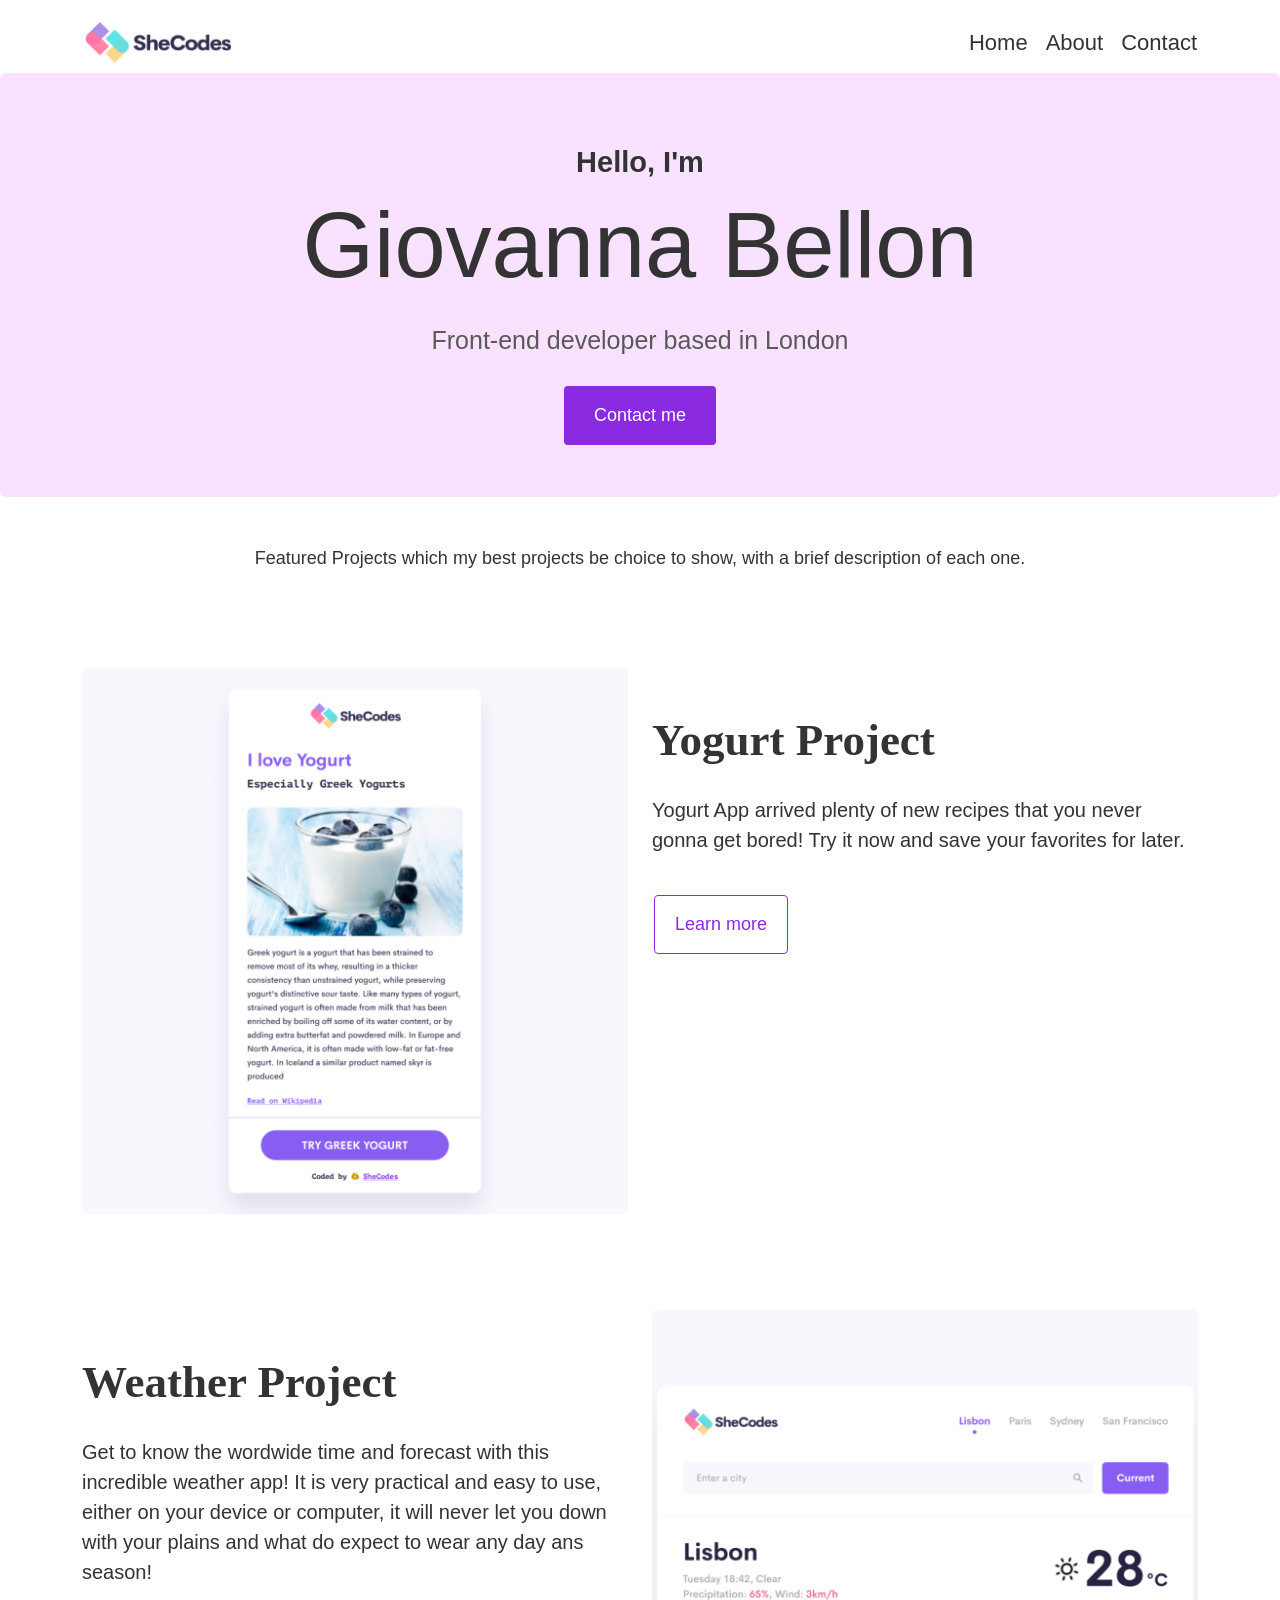
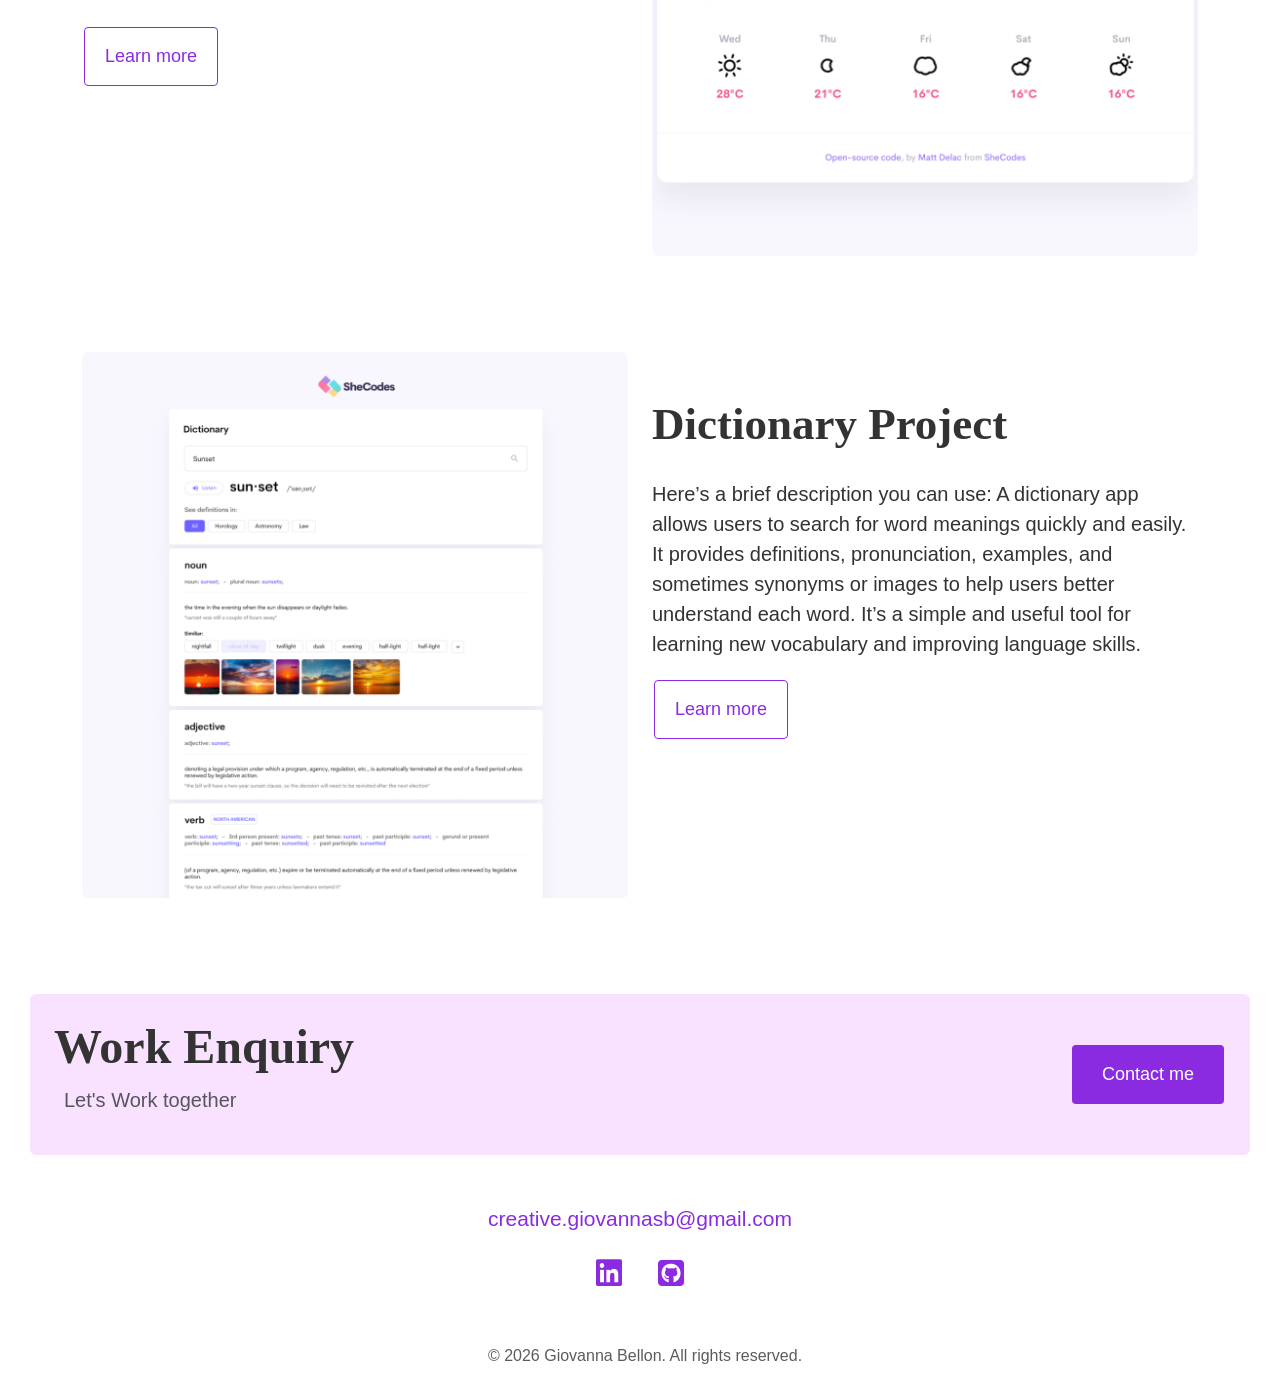
==== index.html @ 811e0e33 "add contact link to footer" ====
<!DOCTYPE html>
<html lang="en">
<head>
    <link href="https://cdn.jsdelivr.net/npm/bootstrap@5.3.8/dist/css/bootstrap.min.css" 
    rel="stylesheet" integrity="sha384-sRIl4kxILFvY47J16cr9ZwB07vP4J8+LH7qKQnuqkuIAvNWLzeN8tE5YBujZqJLB" 
    crossorigin="anonymous">
    <meta charset="UTF-8">
    <meta name="viewport" content="width=device-width, initial-scale=1.0">
    <title>Front-end developer Giovanna Bellon Portifolio</title>
     <meta name="description" content="Giovanna Bellon is a Front-End Developer based in London. Explore her portfolio of web projects.">
    <meta name="author" content="Giovanna Bellon">

    <link rel="stylesheet" href="css/style.css" />
    <link rel="stylesheet" href="https://cdnjs.cloudflare.com/ajax/libs/font-awesome/6.5.0/css/all.min.css">


</head>
<body>
<nav class="navbar custom-navbar w-100">
  <div class="container">
    <img src="images/shecode.png" class="logo d-none d-md-block" alt="Shecodes logo" />
     <img src="images/smallogo.jpg" class="small-logo d-block d-md-none" alt="Shecodes logo" />
    <div class="d-flex">
      <a class="nav-link me-3" href="index.html" target="_blank" title="Giovanna's page">Home</a>
      <a class="nav-link me-3" href="about.html" target="_blank" title="Giovanna's work">About</a>
      <a class="nav-link" href="contact.html" target="_blank" title="Giovanna's contact">Contact</a>
    </div>
  </div>
</nav>
   
   <div class="container-header  mt-5 p-5 rounded">
<h4 class="mt-4"> Hello, I'm </h4>
    <h1>Giovanna Bellon</h1>
</ br>
    <h3 class="p-3 mt-2 ">Front-end developer based in London</h3>

</ br>

    <a href="contact.html" class="btn btn-branding">Contact me</a>
   
</div> 
<p class="p-feature mt-5 mb-5">
    Featured Projects which my best projects be choice to show, with a brief description of each one.
</p>

 <div class="container">
      <div class="row">
        <div class="col col-lg-6 d-none d-lg-block">
          <img
            src="images/yog-image.png"
            alt="Yogurt App"
            class="img-fluid rounded mt-5 mb-5"
          />
        </div>
        <div class="col col-lg-6">
          <div class="project-description">
            <h2 class="yogurt mb-5 mt-5">Yogurt Project</h2>

            <p class="paragraph">
              Yogurt App arrived plenty of new recipes that you never gonna get
              bored! Try it now and save your favorites for later.
            </p>
            <a href="work.html" class="btn btn-yogurt mt-4">Learn more</a>
          </div>
        </div>
      </div>
      <div class="row">
        <div class="col col-lg-6">
          <div class="project-description">
            <h2 class="weather mt-5 mb-5">Weather Project</h2>

            <p class="paragraph">
              Get to know the wordwide time and forecast with this incredible
              weather app! It is very practical and easy to use, either on your
              device or computer, it will never let you down with your plains
              and what do expect to wear any day ans season!
            </p>
            <a href="work.html" class="btn btn-yogurt mt-4">Learn more</a>
          </div>
        </div>

        <div class="col col-lg-6 d-none d-lg-block">
          <img
            src="images/weather.png"
            alt="Weather App"
            class="img-fluid rounded mt-5 mb-5"
          />
        </div>
      </div>
      <div class="row">
        <div class="col col-lg-6 d-none d-lg-block">
          <img
            src="images/dictionary-image.png"
            alt="Dictionary App"
            class="img-fluid rounded mt-5 size mb-5"
          />
        </div>

        <div class="col col-lg-6">
          <div class="project-description">
            <h2 class="dictionary mt-5 mb-5">Dictionary Project</h2>

            <p class="paragraph">
              Here’s a brief description you can use: A dictionary app allows
              users to search for word meanings quickly and easily. It provides
              definitions, pronunciation, examples, and sometimes synonyms or
              images to help users better understand each word. It’s a simple
              and useful tool for learning new vocabulary and improving language
              skills.
            </p>
            <a href="work.html" class="btn btn-yogurt">Learn more</a>
          </div>
        </div>
      </div>
    </div>
    <script
      src="https://cdn.jsdelivr.net/npm/bootstrap@5.3.8/dist/js/bootstrap.bundle.min.js"
      integrity="sha384-FKyoEForCGlyvwx9Hj09JcYn3nv7wiPVlz7YYwJrWVcXK/BmnVDxM+D2scQbITxI"
      crossorigin="anonymous"
    ></script>
  </body>
<footer>


<div class="contact-box d-flex justify-content-between align-items-center p-4 mt-5 rounded">
    <div>
    <h2 class="WE">Work Enquiry</h2>
    <p class="text-muted">Let's Work together</p>
</div>

<div>
<a href="contact.html" class="footer btn btn-branding">Contact me</a>
</div>

</div>

  <a href="mailto:creative.giovannasb@gmail.com" class="emailfooter d-flex justify-content-center mt-5">
    creative.giovannasb@gmail.com
  </a>

  <div class="social-icons d-flex justify-content-center gap-3 mt-3 mb-3">
    <a href="https://www.linkedin.com/in/giovanna-bellon-7aab44237/" class="social-link" target="_blank" rel="noopener noreferrer" title="Visit Giovanna Bellon's LinkedIn profile">
    <i class="fa-brands fa-linkedin"></i>
    </a>
    <a href="https://github.com/gisbcode" class="social-link" target="_blank" rel="noopener" title="Visit Giovanna Bellon's GitHub profile">
      <i class="fa-brands fa-square-github"></i>
    </a>
  </div>

  <p class="rights text-center mt-5 mb-3 text-muted">
    &copy; 2026 Giovanna Bellon. All rights reserved.
  </p>
</footer>
</html>
---- css/style.css ----
:root {
  --primary-color: #8a2be2;
  --secondary-color: #f9e2ff;
  --text-color: #333;
  --background-color: #ffffff;
  --font-family: "Gill Sans", "Gill Sans MT", Calibri, "Trebuchet MS", sans-serif;
  --second-font: "Playfair Display", serif
}

body {
  font-family: var(--font-family);
  background-color: var(--background-color); /* fixed: was --s-color */
  margin: 0;
  padding: 0;
}

.logo {
  max-width: 150px;
  text-align: left;
  margin-top: 0px;
  padding: 0px;
}

.small-logo {
  max-width: 45px;
  text-align: left;
  margin-top: 0px;
  padding: 0px;
}

.custom-navbar,
.logo,
.custom-navbar a {
  color: var(--text-color);
  font-size: 22px;
  padding: 1px;
  margin-bottom: -20px;
  margin-top: 10px;
}

.custom-navbar a:hover {
  color: var(--primary-color);
}

.container-header {
  background-color: var(--secondary-color);
  text-align: center;
  padding: 0px;
  margin: 0px;
}

h1 {
  color: var(--text-color);
  font-size: 92px;
  font-family: var(--font-family);
}

h2 {
  color: var(--text-color);
  font-weight: bold;
  font-size: 35px;
  font-family: var(--second-font);
  margin-bottom: 10px;
}

h3 {
  color: #595959;
  font-size: 25px;
  font-family: var(--font-family);
  margin-bottom: 10px;
}

h4 {
  color: var(--text-color);
  font-size: 29px;
  font-family: var(--font-family);
  margin-bottom: 10px;
  font-weight: bold;
}


.p-feature {
  color: var(--text-color);
  font-size: 18px;
  margin-bottom: 0px;
  margin-top: 30px;
  text-align: center;
}

.btn-branding {
  background-color: var(--primary-color);
  color: var(--background-color);
  border: none;
  padding: 16px 30px;
  text-align: center;
  text-decoration: none;
  font-size: 18px;
  margin: 4px 2px;
  cursor: pointer;
  border-radius: 4px;
}

.btn-branding:hover {
  background-color: var(--secondary-color);
  color: var(--primary-color);
  border: 1px solid var(--primary-color);
}

p {
  font-size: 20px;
  color: var(--text-color);
}

.btn-yogurt {
  background-color: var(--background-color);
  border: 1px solid var(--primary-color);
  color: var(--primary-color);
  padding: 15px 20px;
  text-align: center;
  text-decoration: none;
  display: inline-block;
  font-size: 18px;
  margin: 4px 2px;

  cursor: pointer;
  border-radius: 4px;
}

.btn-yogurt:hover {
  background-color: var(--primary-color);
  color: var(--background-color);
  border: none;
}

.btn {
  margin-top: 5px;
}

.yogurt,
.weather,
.dictionary {
  font-size: 45px;
  padding-top: 45px;
}

.paragraph {
  font-family: var(--font-family);
  margin-top: -20px;
}

.content-container {
  padding: 120px 10px;
  margin: 0 auto;
}

.content-container h1 {
  font-size: 60px;
}

.content-container h3 {
  font-size: 30px;
  margin-left: 10px;
}

.content-container p {
  font-size: 18px;
}

.profile-img {
  width: 450px;
  height: 450px;
  object-fit: cover;
  text-align: center;
}


.WE  {
  font-size: 48px;

}

footer p {
  font-size: 20px;
  margin-left: 10px;
  color: var(--text-color);
}

.contact-box {
    background-color: var(--secondary-color);
  display: flex;
  padding: 30px;
  margin: 30px;
  border-radius: 10px;
  margin-top: 20px;

}


.emailfooter {
  color: var(--primary-color);
  text-decoration: none;
  font-size: 21px;
}

.emailfooter:hover {
  text-decoration: underline;
}

.social-link {
  margin: 0 10px;
  color: var(--primary-color);
  font-size: 30px;
  transition: color 0.3s;
}

.social-link:hover {
  color: var(--text-color);
}

.rights {
  font-size: 16px;
  color: var(--text-color);
}




/* Tablet */
@media (max-width: 860px) {
  .custom-navbar,
  .logo,
  .custom-navbar a {
    font-size: 19px;
    padding: 1px;
    margin-bottom: -20px;
    margin-top: 10px;
  }


.logo {
  max-width: 150px;
  text-align: left;
  margin-top: 0px;
  margin-left: 11px;
  padding: 0px;
}

  .small-logo {
    max-width: 45px;
    margin-top: 0px;
    margin-left: -6px;
    margin-bottom: -20px;
    padding: 0px;
  }

  .container-header {
    background-color: var(--secondary-color);
    text-align: center;
    padding: 0px;
    margin: 0px;
  }

  .paragraph {
    text-align: center;
    font-size: 15px;
    margin-top: -20px;
  }

  .btn-yogurt {
    display: block;
    margin: 20px auto;
    width: fit-content;
  }

  body {
    text-align: center;
    margin-bottom: 10px;
  }

  img {
    display: block;
    margin: 0 auto 30px;
    max-width: 100%;
  }

  .btn-branding,
  .btn-yogurt {
    display: block;
    margin: 15px auto;
    width: fit-content;
  }

  h1 {
    font-size: 36px;
    text-align: center;
    margin-top: -30px;
  }

  h2 {
    font-size: 25px;
    text-align: center;
  }

  h3 {
    font-size: 20px;
    text-align: center;
  }

h4 {
  color: var(--text-color);
  font-size: 20px;
  font-family: var(--font-family);
  margin-bottom: 10px;
}

  p {
    font-size: 15px;
    text-align: center;
  }

  .p-feature {
    font-size: 15px;
    text-align: center;
    margin-bottom: 0px;
    margin-top: 20px;
  }

  .btn-branding {
    font-size: 14px;
    padding: 10px 15px;
    text-align: center;
  }

  .yogurt,
  .weather,
  .dictionary {
    font-size: 30px;
    padding-top: 0px;
  }

  .content-container {
    padding: 50px 20px;
  }

  .content-container h1 {
    font-size: 40px;
    padding-top: 35px;
  }

  .content-container h2 {
    font-size: 25px;
  }

  .content-container p {
    font-size: 14px;
  }

  .profile-img {
    width: 100%; /* fixed: was 850px */
    height: 300px;
    object-fit: cover;
  }



  
}

/* iPhone / small phones */
@media (max-width: 760px) {
  body {
    text-align: center;
  }

  h1 {
    font-size: 36px;
    text-align: center;
    margin-top: 0;
  }

  h2 {
    font-size: 22px;
    text-align: center;
  }

  h3 {
    font-size: 18px;
    text-align: center;
  }

  p {
    font-size: 14px;
    text-align: center;
  }

  .p-feature {
    font-size: 13px;
    margin-top: 15px;
  }

  .btn-branding,
  .btn-yogurt {
    display: block;
    margin: 10px auto;
    width: fit-content;
    font-size: 14px;
    padding: 10px 20px;
  }

  .content-container {
    padding: 30px 15px;
  }

  .content-container h1 {
    font-size: 32px;
    padding-top: 20px;
  }

  .content-container h3 {
    font-size: 18px;
  }

  .content-container p {
    font-size: 13px;
  }

  .profile-img {
    width: 100%;
    height: 250px;
    object-fit: cover;
  }

  .yogurt,
  .weather,
  .dictionary {
    font-size: 24px;
    padding-top: 0px;
  }

  .custom-navbar,
  .custom-navbar a {
    font-size: 16px;
    padding: 2px;
  }

  .WE  {
  font-size: 28px;

}
footer p {
  font-size: 16px;
  margin-left: 0px;
}

footer .btn-branding {
  font-size: 14px;
  padding: 10px 10px;
}
}
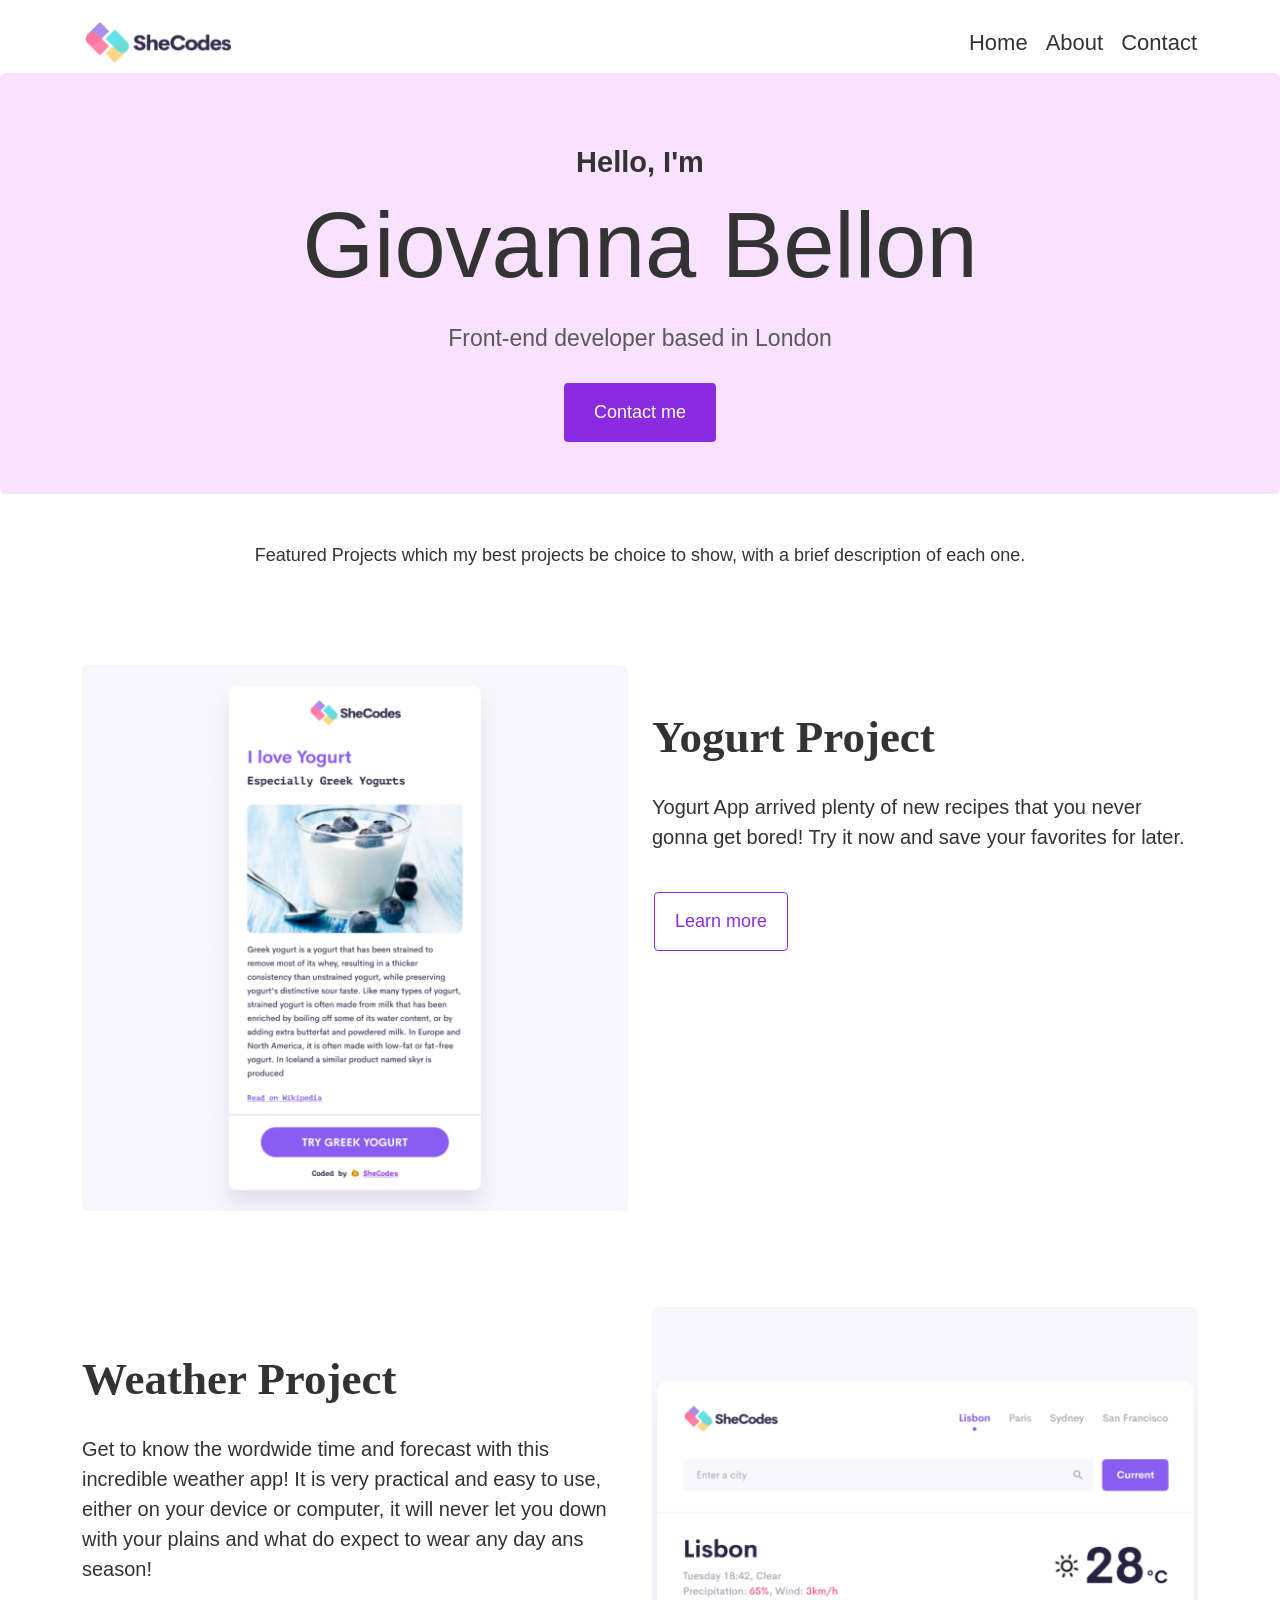
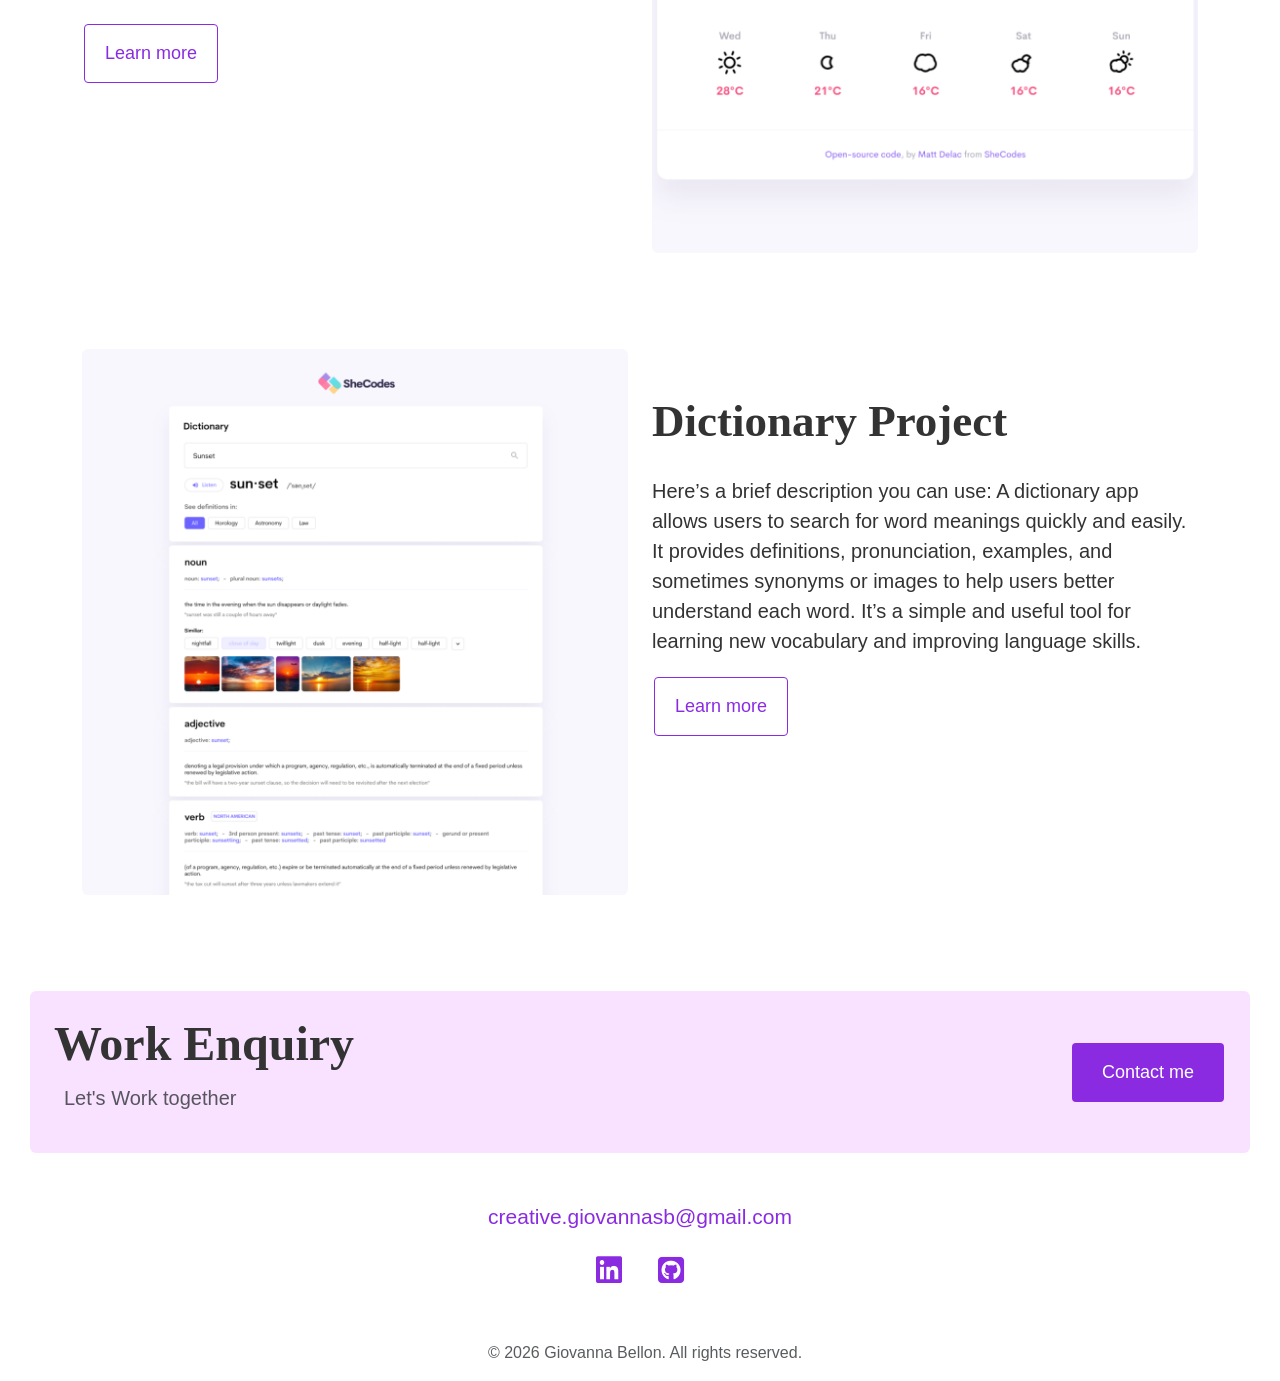
==== commit 15d3b9b7: "added portifolio github-link" ====
--- a/index.html
+++ b/index.html
@@ -119,8 +119,8 @@
       crossorigin="anonymous"
     ></script>
   </body>
+
 <footer>
-
 
 <div class="contact-box d-flex justify-content-between align-items-center p-4 mt-5 rounded">
     <div>
@@ -129,7 +129,7 @@
 </div>
 
 <div>
-<a href="contact.html" class="footer btn btn-branding">Contact me</a>
+<a href="contact.html" class="footer btn btn-branding" title="cobtact Giovanna">Contact me</a>
 </div>
 
 </div>
@@ -142,7 +142,7 @@
     <a href="https://www.linkedin.com/in/giovanna-bellon-7aab44237/" class="social-link" target="_blank" rel="noopener noreferrer" title="Visit Giovanna Bellon's LinkedIn profile">
     <i class="fa-brands fa-linkedin"></i>
     </a>
-    <a href="https://github.com/gisbcode" class="social-link" target="_blank" rel="noopener" title="Visit Giovanna Bellon's GitHub profile">
+    <a href="https://github.com/gisbcode/gio-portifolio" class="social-link" target="_blank" rel="noopener" title="Visit Giovanna Bellon's GitHub profile">
       <i class="fa-brands fa-square-github"></i>
     </a>
   </div>
--- a/css/style.css
+++ b/css/style.css
@@ -65,7 +65,7 @@
 
 h3 {
   color: #595959;
-  font-size: 25px;
+  font-size: 23px;
   font-family: var(--font-family);
   margin-bottom: 10px;
 }
@@ -166,6 +166,13 @@
   font-size: 18px;
 }
 
+.content-container h3 {
+  font-size: 22px;
+  margin: 50px;
+  
+
+}
+
 .profile-img {
   width: 450px;
   height: 450px;
@@ -222,7 +229,11 @@
   color: var(--text-color);
 }
 
-
+.about-content {
+  font-size: 10px;
+  margin: 40px;
+  padding: 20px;
+}
 
 
 /* Tablet */
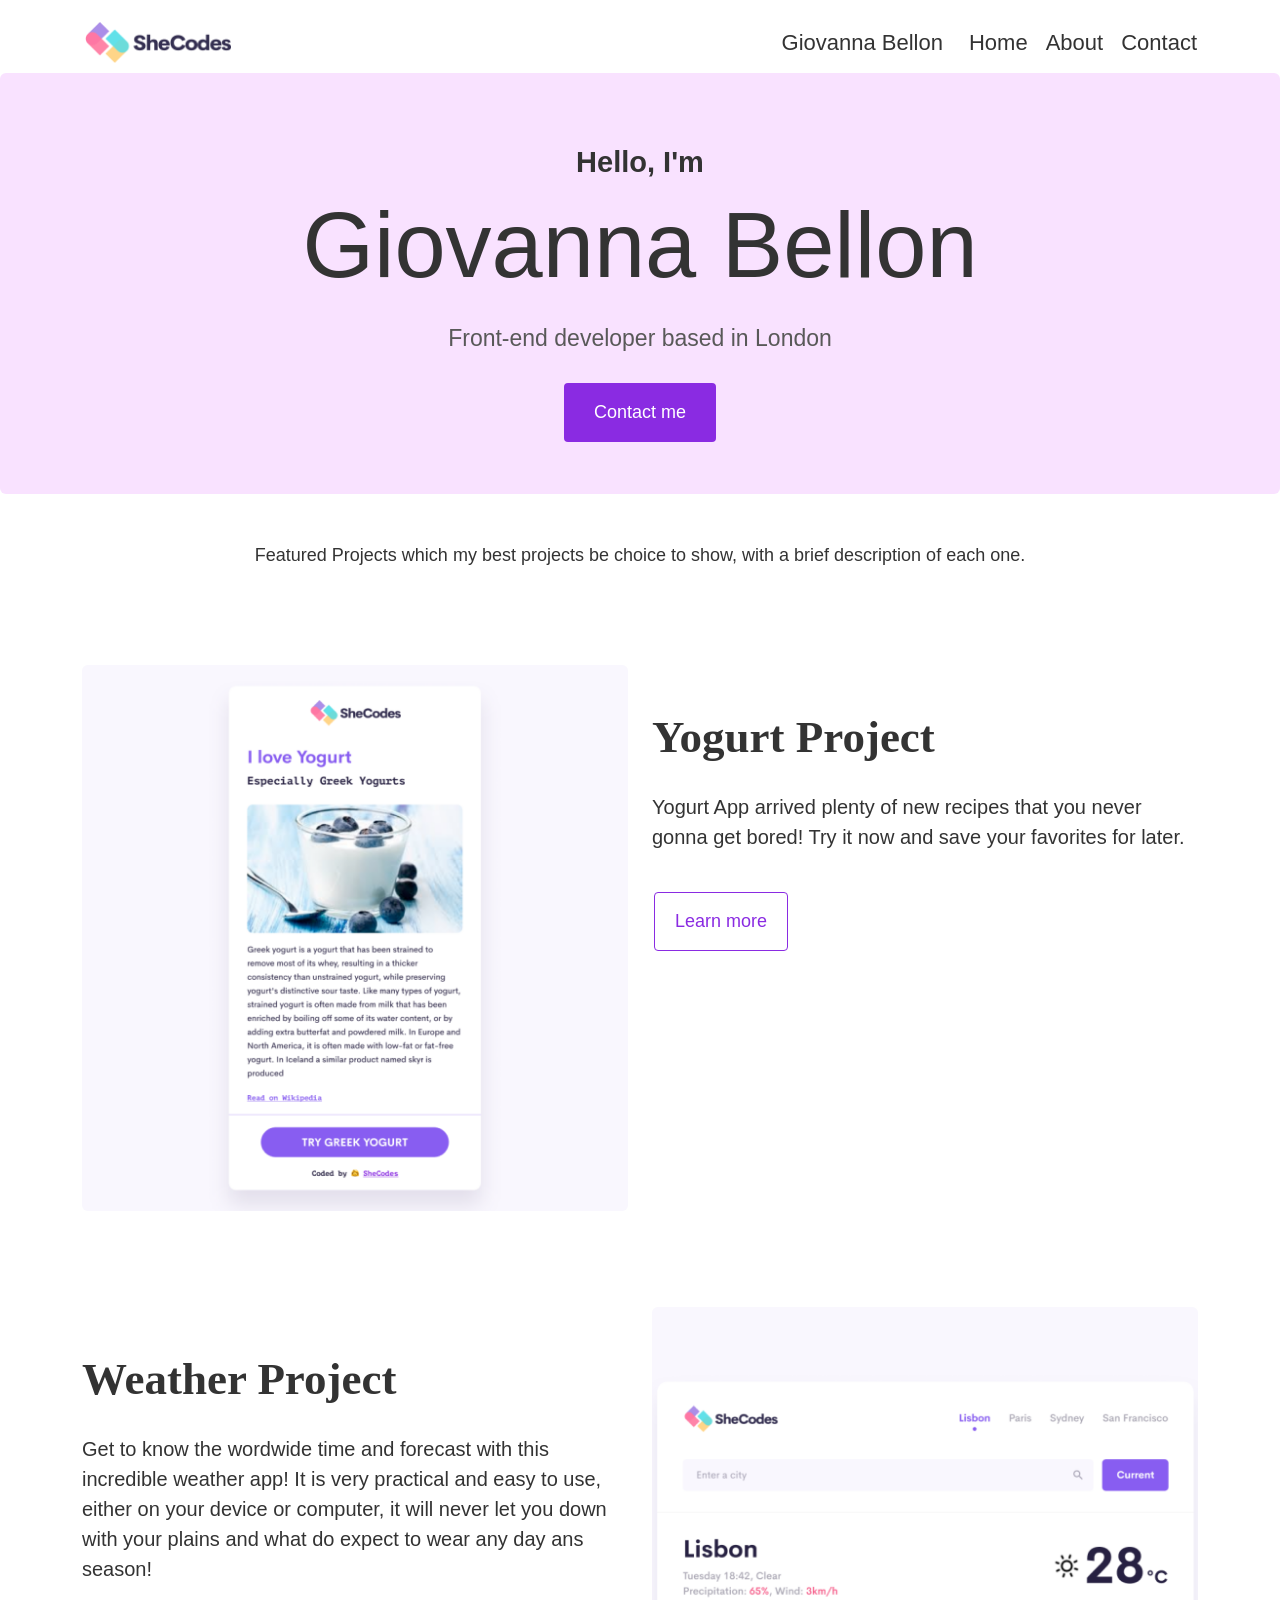
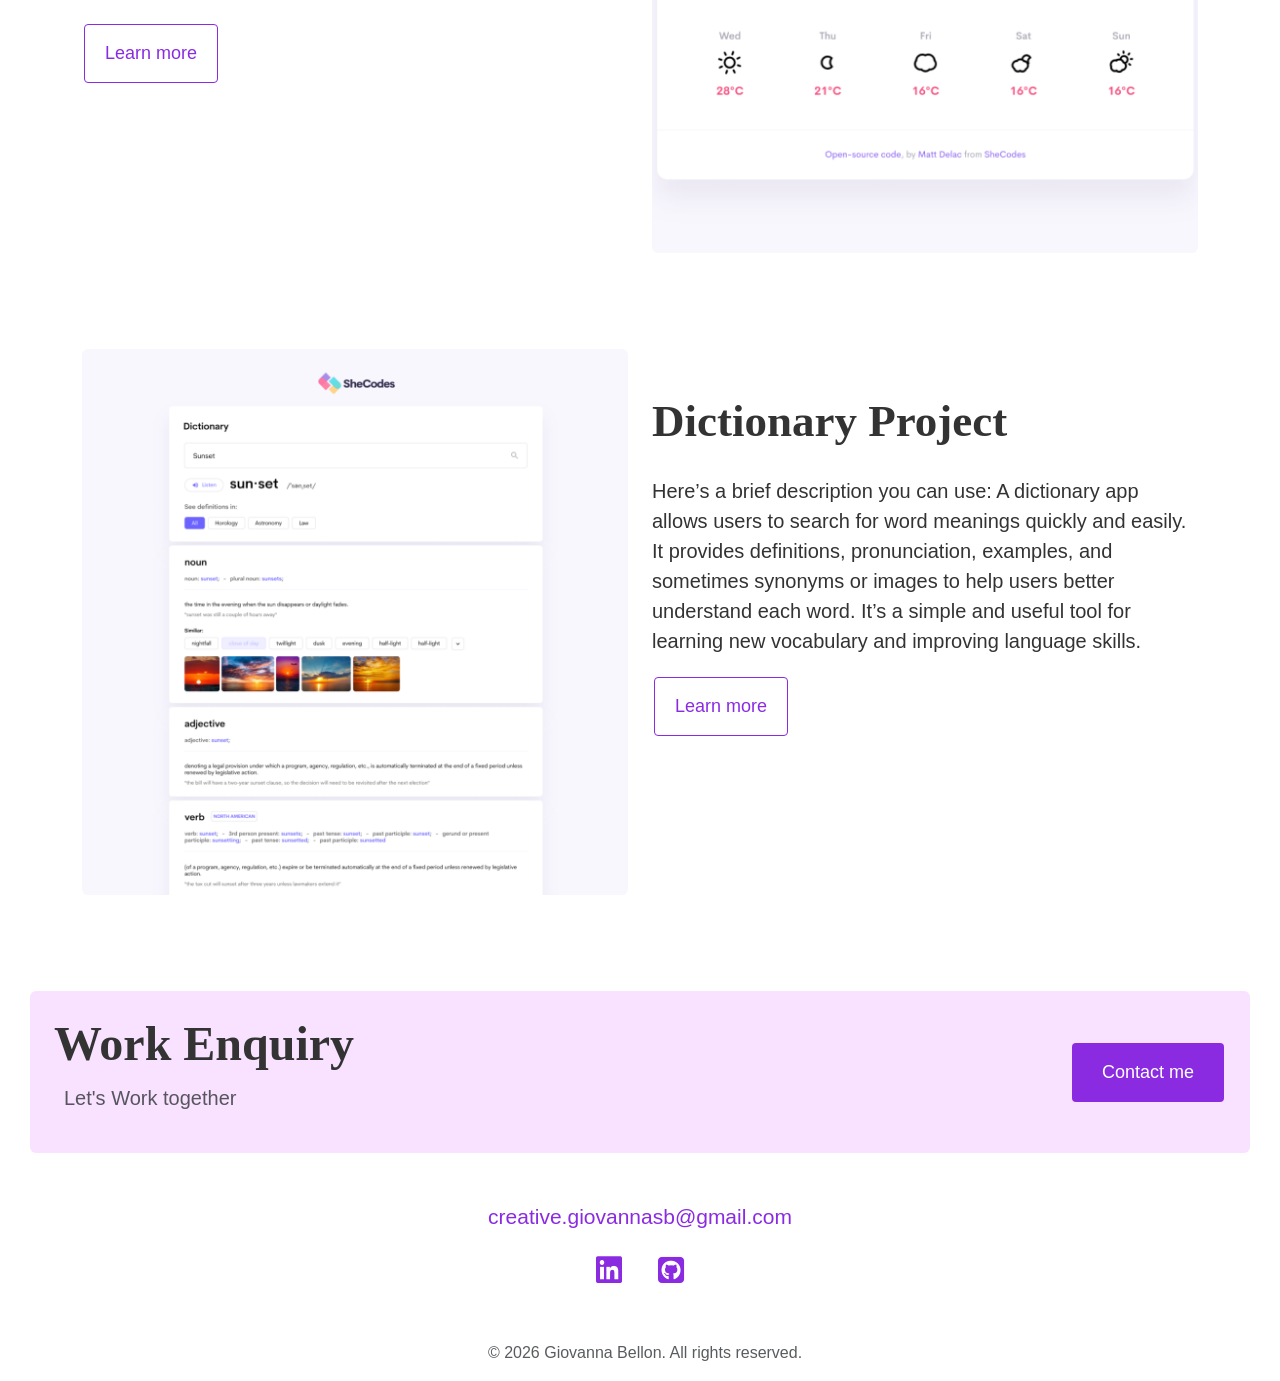
==== commit d95f2018: "take off the blank" ====
--- a/index.html
+++ b/index.html
@@ -21,9 +21,13 @@
     <img src="images/shecode.png" class="logo d-none d-md-block" alt="Shecodes logo" />
      <img src="images/smallogo.jpg" class="small-logo d-block d-md-none" alt="Shecodes logo" />
     <div class="d-flex">
-      <a class="nav-link me-3" href="index.html" target="_blank" title="Giovanna's page">Home</a>
-      <a class="nav-link me-3" href="about.html" target="_blank" title="Giovanna's work">About</a>
-      <a class="nav-link" href="contact.html" target="_blank" title="Giovanna's contact">Contact</a>
+         <a
+      class="navbar-brand me-4"
+      href="https://www.shecodes.io/graduates/174112-giovanna-bellon"
+    >Giovanna Bellon</a>
+      <a class="nav-link me-3" href="index.html" title="Giovanna's page">Home</a>
+      <a class="nav-link me-3" href="about.html" title="Giovanna's work">About</a>
+      <a class="nav-link" href="contact.html" title="Giovanna's contact">Contact</a>
     </div>
   </div>
 </nav>
--- a/css/style.css
+++ b/css/style.css
@@ -325,7 +325,7 @@
 }
 
   p {
-    font-size: 15px;
+    font-size: 16px;
     text-align: center;
   }
 
@@ -363,7 +363,7 @@
   }
 
   .content-container p {
-    font-size: 14px;
+    font-size: 15px;
   }
 
   .profile-img {
@@ -371,7 +371,6 @@
     height: 300px;
     object-fit: cover;
   }
-
 
 
   
@@ -432,7 +431,7 @@
   }
 
   .content-container p {
-    font-size: 13px;
+    font-size: 16px;
   }
 
   .profile-img {
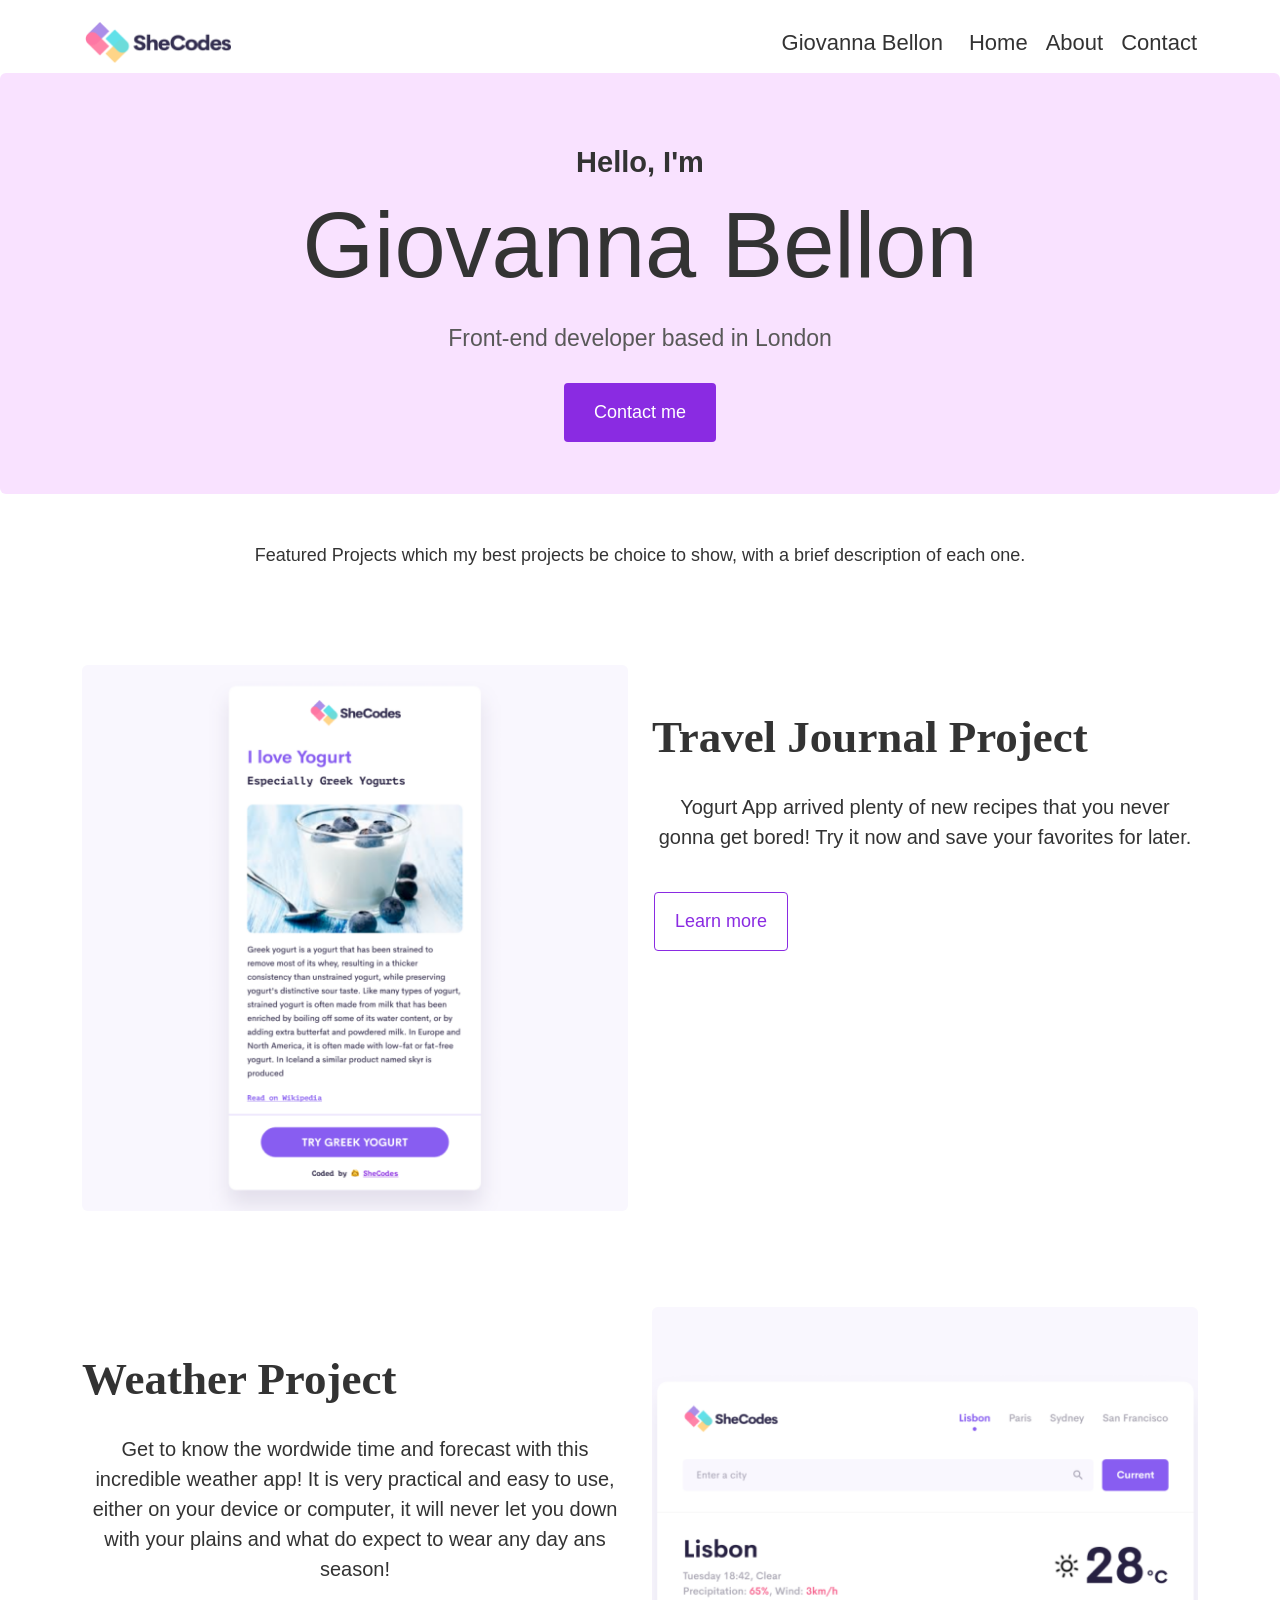
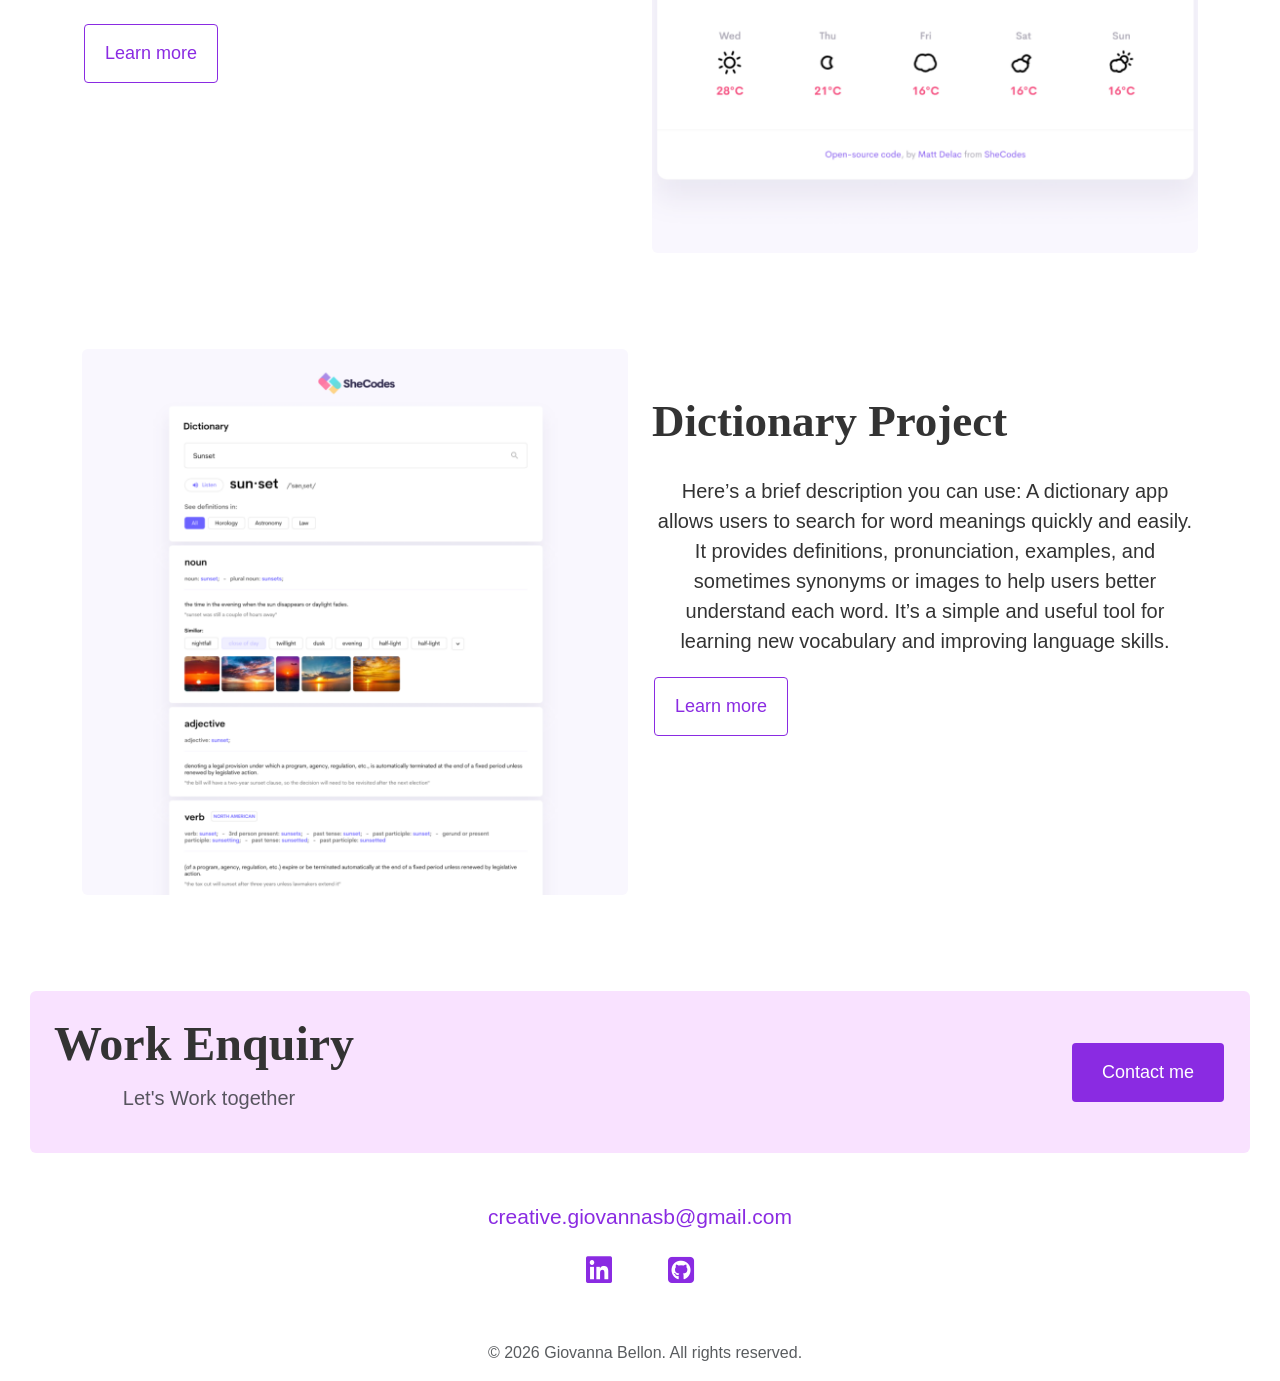
==== commit 207e9d3e: "Adjust Css" ====
--- a/index.html
+++ b/index.html
@@ -58,7 +58,7 @@
         </div>
         <div class="col col-lg-6">
           <div class="project-description">
-            <h2 class="yogurt mb-5 mt-5">Yogurt Project</h2>
+            <h2 class="yogurt mb-5 mt-5">Travel Journal Project</h2>
 
             <p class="paragraph">
               Yogurt App arrived plenty of new recipes that you never gonna get
--- a/css/style.css
+++ b/css/style.css
@@ -107,6 +107,7 @@
 }
 
 p {
+  text-align: center;
   font-size: 20px;
   color: var(--text-color);
 }
@@ -214,7 +215,7 @@
 }
 
 .social-link {
-  margin: 0 10px;
+  margin: 0 20px;
   color: var(--primary-color);
   font-size: 30px;
   transition: color 0.3s;
@@ -231,10 +232,15 @@
 
 .about-content {
   font-size: 10px;
-  margin: 40px;
-  padding: 20px;
-}
-
+  margin: 70px;
+  padding: 30px;
+}
+ a.about-links {
+  color: var(--primary-color);
+  text-decoration: none;
+  font-size: 22px;
+  display: block;
+  margin: 0 auto;
 
 /* Tablet */
 @media (max-width: 860px) {
@@ -277,11 +283,7 @@
     margin-top: -20px;
   }
 
-  .btn-yogurt {
-    display: block;
-    margin: 20px auto;
-    width: fit-content;
-  }
+ 
 
   body {
     text-align: center;
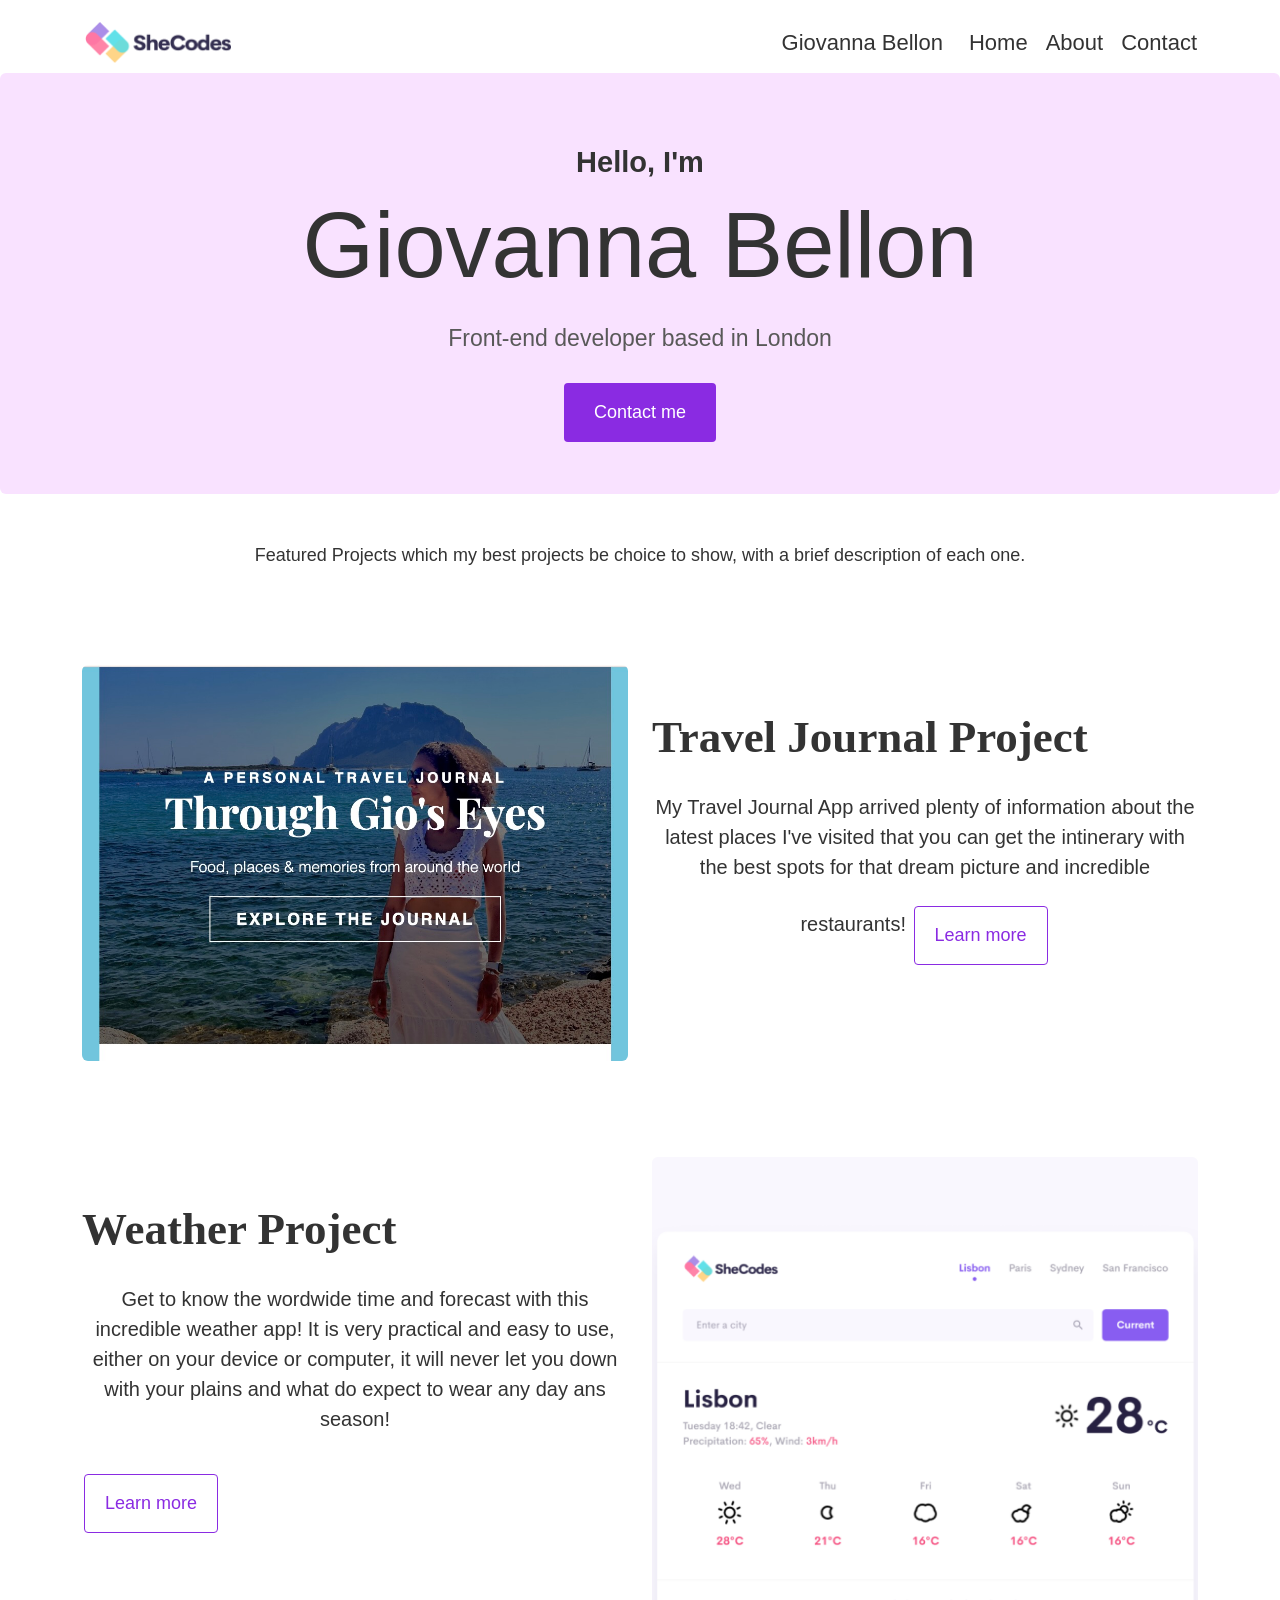
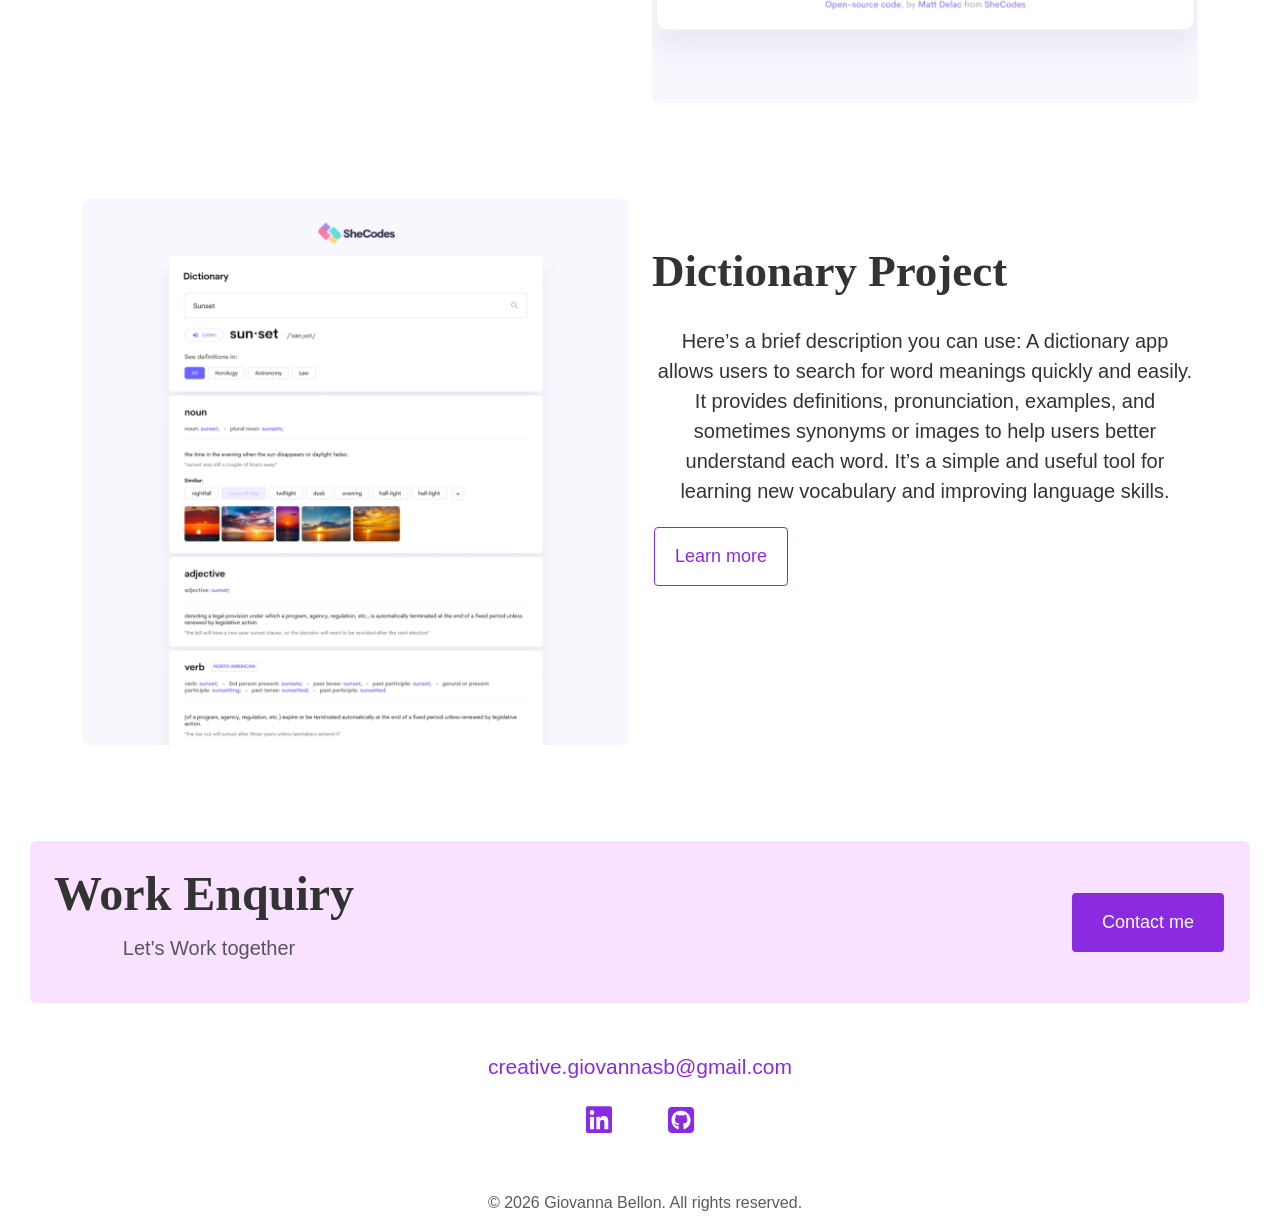
==== commit 4dc3c49e: "fixing" ====
--- a/index.html
+++ b/index.html
@@ -51,7 +51,7 @@
       <div class="row">
         <div class="col col-lg-6 d-none d-lg-block">
           <img
-            src="images/yog-image.png"
+            src="images/journal.jpg"
             alt="Yogurt App"
             class="img-fluid rounded mt-5 mb-5"
           />
@@ -61,10 +61,10 @@
             <h2 class="yogurt mb-5 mt-5">Travel Journal Project</h2>
 
             <p class="paragraph">
-              Yogurt App arrived plenty of new recipes that you never gonna get
-              bored! Try it now and save your favorites for later.
-            </p>
-            <a href="work.html" class="btn btn-yogurt mt-4">Learn more</a>
+              My Travel Journal App arrived plenty of information about the latest places I've visited that 
+              you can get the intinerary with the best spots for that dream picture and incredible restaurants!
+  
+            <a href="work.html" class="btn btn-yogurt mt-4 ">Learn more</a>
           </div>
         </div>
       </div>
@@ -79,7 +79,7 @@
               device or computer, it will never let you down with your plains
               and what do expect to wear any day ans season!
             </p>
-            <a href="work.html" class="btn btn-yogurt mt-4">Learn more</a>
+            <a href="work.html" class="btn btn-yogurt mt-4 ">Learn more</a>
           </div>
         </div>
 
--- a/css/style.css
+++ b/css/style.css
@@ -155,7 +155,7 @@
 }
 
 .content-container h1 {
-  font-size: 60px;
+  font-size: 55px;
 }
 
 .content-container h3 {
@@ -240,7 +240,6 @@
   text-decoration: none;
   font-size: 22px;
   display: block;
-  margin: 0 auto;
 
 /* Tablet */
 @media (max-width: 860px) {
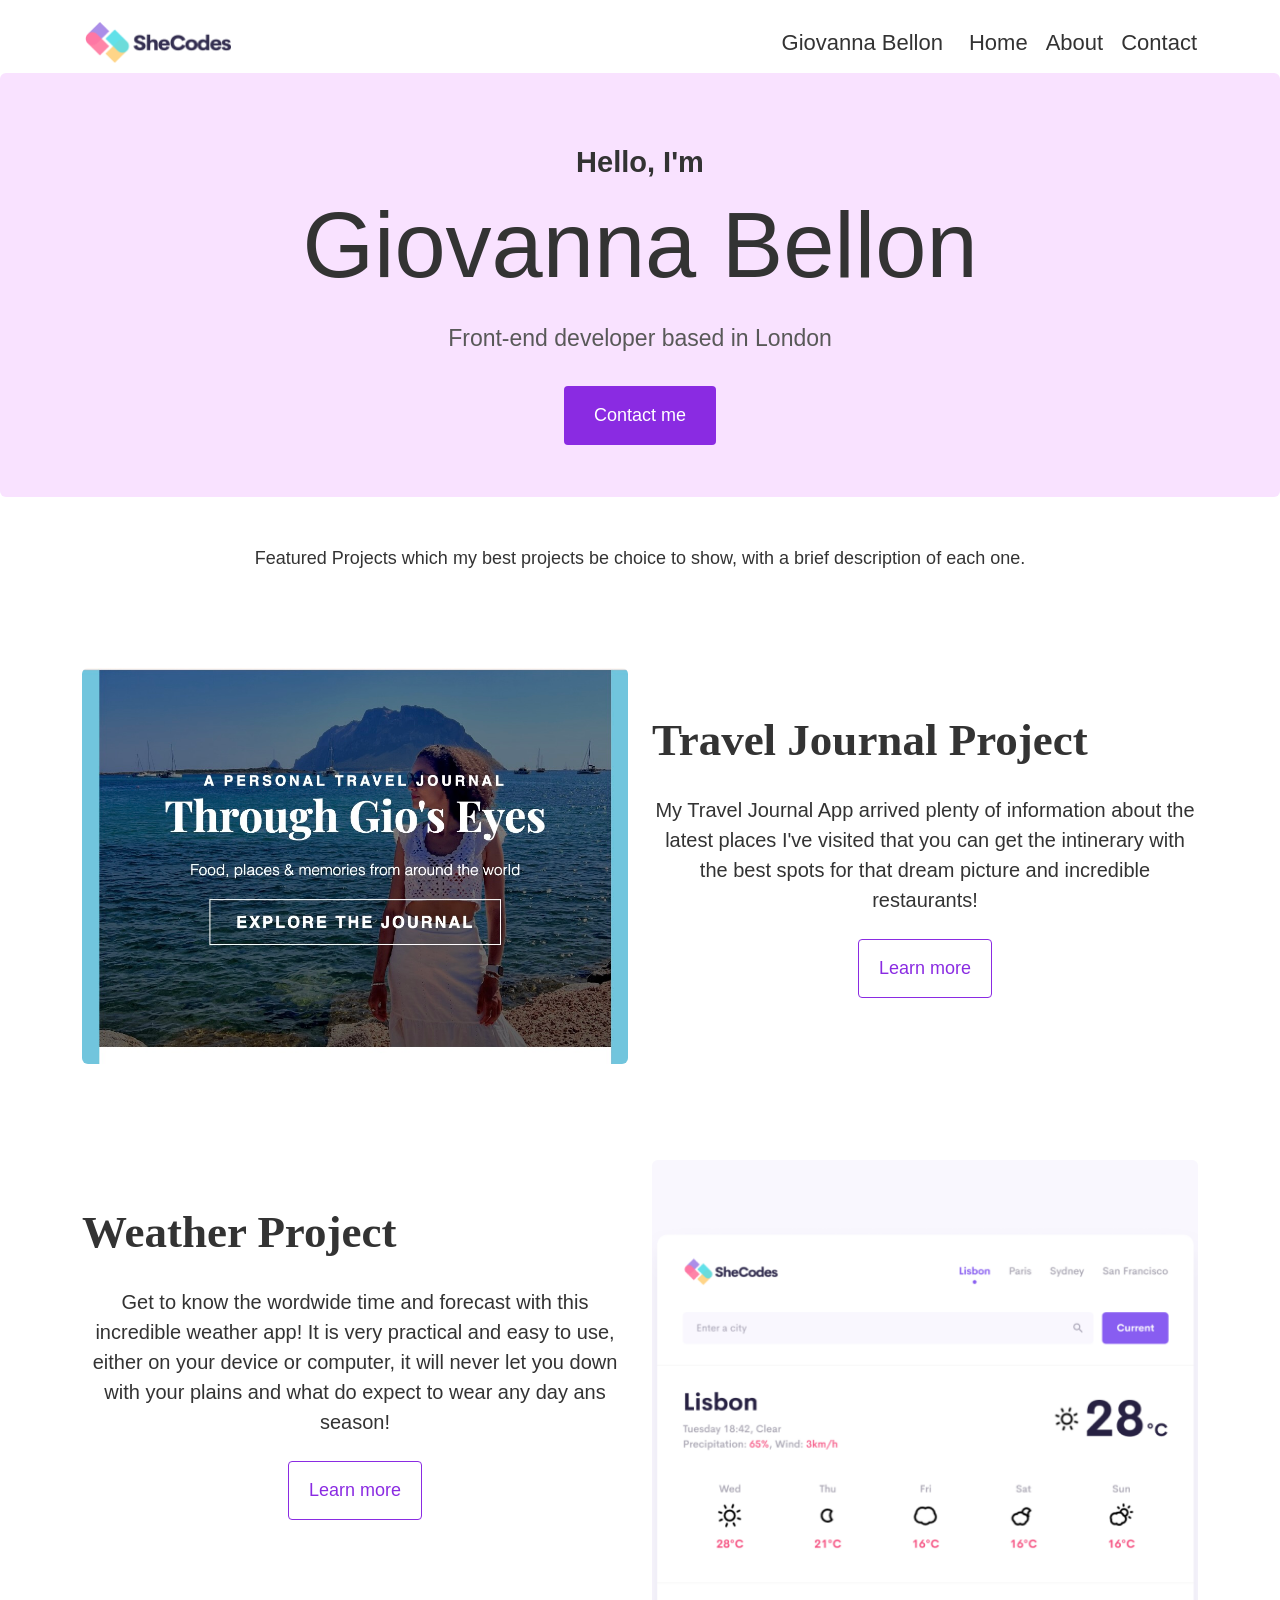
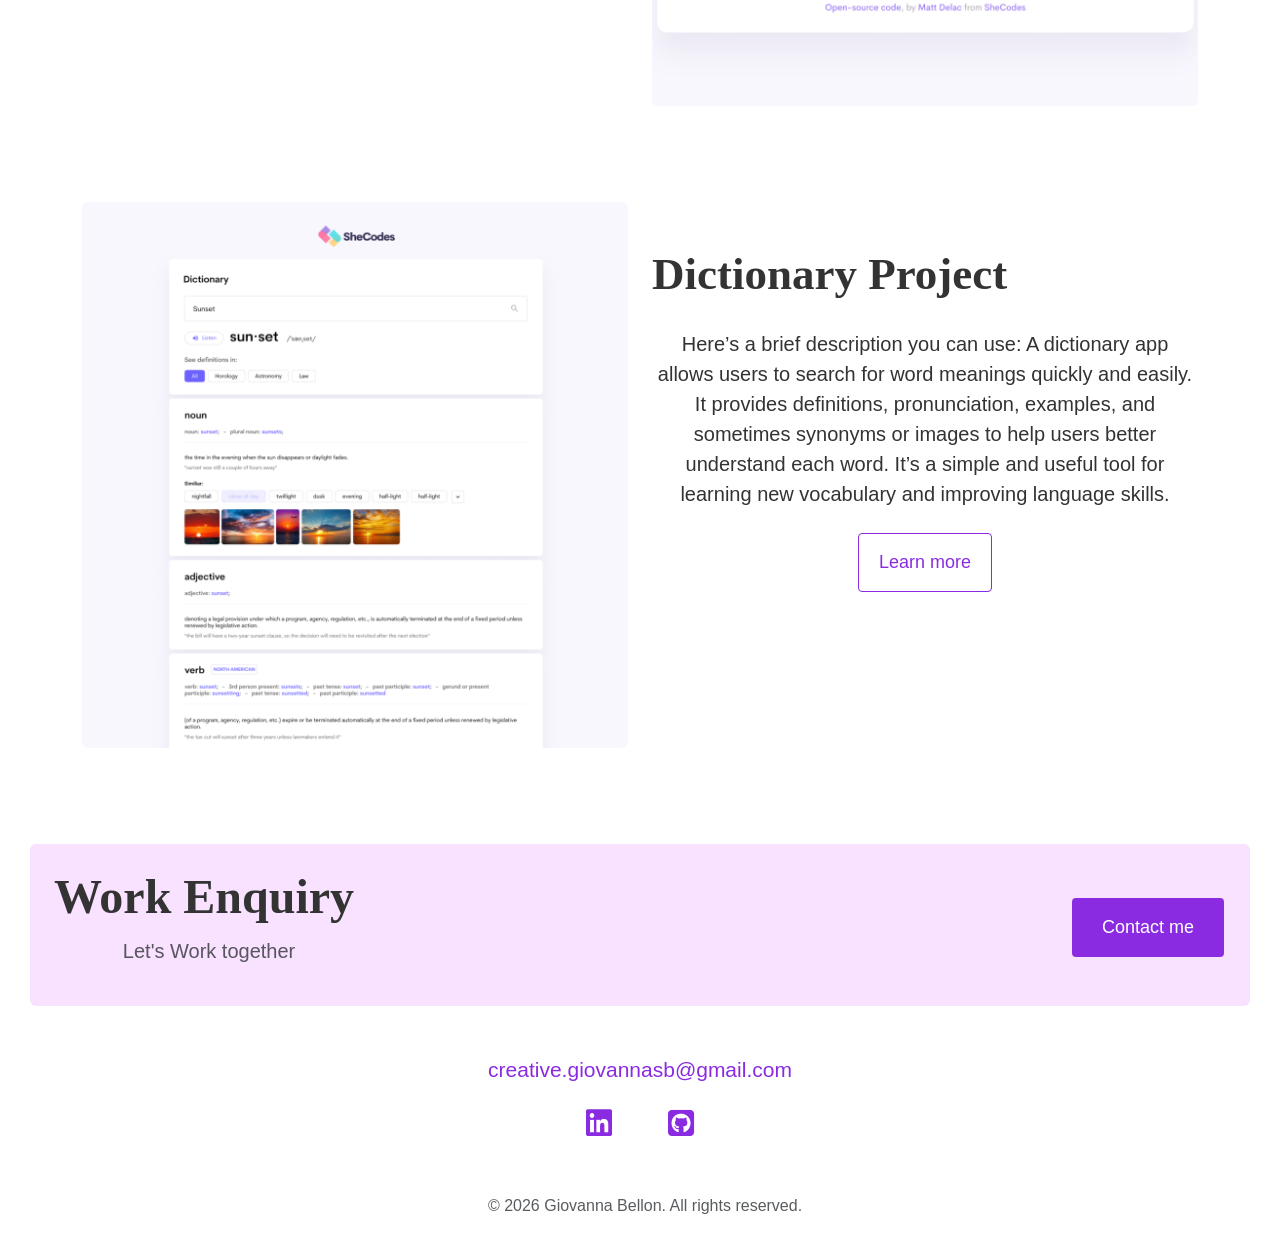
==== commit 6a42d0e2: "Fixed te leran more button to the center" ====
--- a/index.html
+++ b/index.html
@@ -112,7 +112,7 @@
               and useful tool for learning new vocabulary and improving language
               skills.
             </p>
-            <a href="work.html" class="btn btn-yogurt">Learn more</a>
+            <a href="work.html" class="btn btn-yogurt mt-4 ">Learn more</a>
           </div>
         </div>
       </div>
--- a/css/style.css
+++ b/css/style.css
@@ -133,8 +133,13 @@
   border: none;
 }
 
+.project-description .btn-yogurt {
+  display: table;
+  margin: 20px auto 0;
+}
+
 .btn {
-  margin-top: 5px;
+  margin-top: 8px;
 }
 
 .yogurt,
